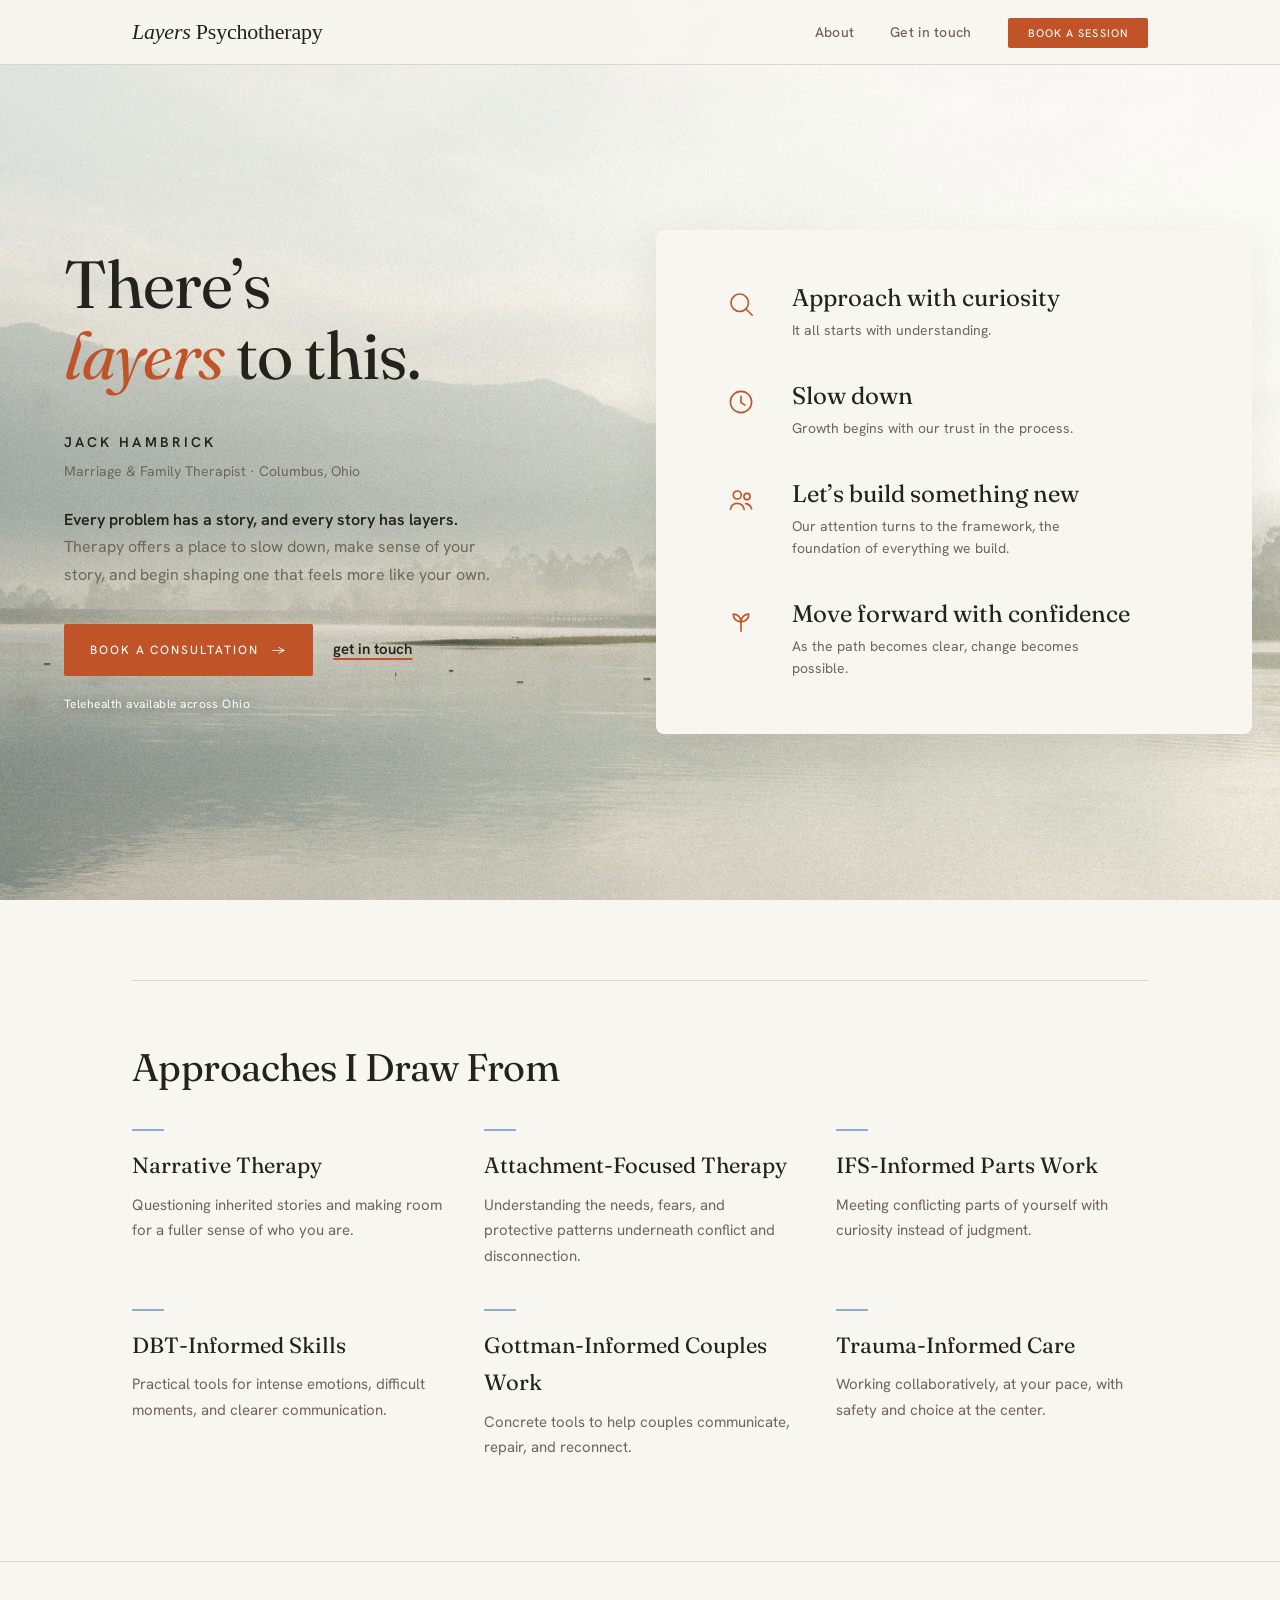
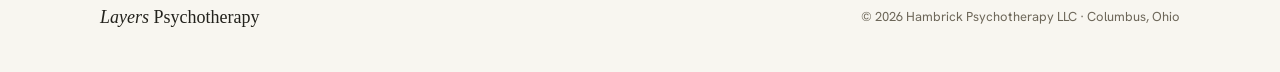
==== index.html @ 23367949 "Hero: vertically center both columns, principles card hugs content, CSS to v13 Co-Authored-By: Claud" ====
<!DOCTYPE html>
<html lang="en">
<head>
  <meta charset="UTF-8" />
  <meta name="viewport" content="width=device-width, initial-scale=1.0" />
  <title>Layers Psychotherapy · Jack Hambrick, LMFT · Columbus, Ohio</title>
  <meta name="description" content="Layers Psychotherapy is the practice of Jack Hambrick, LMFT, a Marriage and Family Therapist in Columbus, Ohio. Telehealth available across Ohio." />
  <script type="application/ld+json">
  {
    "@context": "https://schema.org",
    "@type": "Person",
    "name": "Jack Hambrick",
    "honorificSuffix": "LMFT",
    "jobTitle": "Marriage and Family Therapist",
    "worksFor": { "@type": "Organization", "name": "Layers Psychotherapy (Hambrick Psychotherapy LLC)" },
    "url": "https://layerspsychotherapy.com",
    "address": { "@type": "PostalAddress", "addressLocality": "Columbus", "addressRegion": "OH", "addressCountry": "US" }
  }
  </script>
  <link rel="preconnect" href="https://fonts.googleapis.com" />
  <link rel="preconnect" href="https://fonts.gstatic.com" crossorigin />
  <link href="https://fonts.googleapis.com/css2?family=Fraunces:ital,opsz,wght@0,9..144,400;0,9..144,500;1,9..144,400&family=Hanken+Grotesk:wght@300;400;500;600&display=swap" rel="stylesheet" />
  <link rel="stylesheet" href="shared.css?v=13" />
</head>
<body class="editorial">

<nav>
  <div class="nav-inner">
    <a href="index.html" class="nav-logo"><em>Layers</em> Psychotherapy</a>
    <ul class="nav-links">
      <li><a href="about.html">About</a></li>
      <li><a href="contact.html">Get in touch</a></li>
      <li><a href="https://jack-hambrick.clientsecure.me" class="nav-cta" target="_blank" rel="noopener">Book a session</a></li>
    </ul>
  </div>
</nav>

<main>
  <section class="ehero">
    <div class="ehero-photo">
      <div class="ehero-content">
        <h1 class="ehero-h1">There&rsquo;s<br /><em>layers</em> to this.</h1>
        <p class="ehero-name">Jack Hambrick</p>
        <p class="ehero-role">Marriage &amp; Family Therapist &middot; Columbus, Ohio</p>
        <p class="ehero-body"><strong>Every problem has a story, and every story has layers.</strong> Therapy offers a place to slow down, make sense of your story, and begin shaping one that feels more like your own.</p>
        <div class="ehero-actions">
          <a href="https://jack-hambrick.clientsecure.me" class="ehero-cta" target="_blank" rel="noopener">Book a consultation <span class="ehero-cta-arrow" aria-hidden="true">&rarr;</span></a>
          <a href="contact.html" class="ehero-quiet-link">get in touch</a>
        </div>
        <p class="ehero-note">Telehealth available across Ohio</p>
      </div>
    </div>
    <div class="ehero-principles">
      <div class="principle">
        <svg viewBox="0 0 24 24" aria-hidden="true"><circle cx="11" cy="11" r="7" /><line x1="16.2" y1="16.2" x2="21" y2="21" /></svg>
        <div>
          <h2 class="principle-title">Approach with curiosity</h2>
          <p class="principle-body">It all starts with understanding.</p>
        </div>
      </div>
      <div class="principle">
        <svg viewBox="0 0 24 24" aria-hidden="true"><circle cx="12" cy="12" r="8.5" /><path d="M12 7.5v5l3.2 2" /></svg>
        <div>
          <h2 class="principle-title">Slow down</h2>
          <p class="principle-body">Growth begins with our trust in the process.</p>
        </div>
      </div>
      <div class="principle">
        <svg viewBox="0 0 24 24" aria-hidden="true"><circle cx="9" cy="8" r="3.2" /><path d="M3.5 19.5c.6-3.1 2.9-4.8 5.5-4.8s4.9 1.7 5.5 4.8" /><circle cx="16.8" cy="9.2" r="2.5" /><path d="M15.8 14.9c2.3.3 4 1.8 4.7 4.2" /></svg>
        <div>
          <h2 class="principle-title">Let&rsquo;s build something new</h2>
          <p class="principle-body">Our attention turns to the framework, the foundation of everything we build.</p>
        </div>
      </div>
      <div class="principle">
        <svg viewBox="0 0 24 24" aria-hidden="true"><path d="M12 21v-7.5" /><path d="M12 13.5c0-3.6 2.6-6.2 6.2-6.2 0 3.6-2.6 6.2-6.2 6.2z" /><path d="M12 13.5c0-3.6-2.6-6.2-6.2-6.2 0 3.6 2.6 6.2 6.2 6.2z" /></svg>
        <div>
          <h2 class="principle-title">Move forward with confidence</h2>
          <p class="principle-body">As the path becomes clear, change becomes possible.</p>
        </div>
      </div>
    </div>
  </section>

  <section class="page-inner">
    <div class="about-approach">
      <h2 class="section-title">Approaches I Draw From</h2>
      <div class="approach-grid">
        <div class="approach-item">
          <div class="approach-rule"></div>
          <h3 class="approach-item-title">Narrative Therapy</h3>
          <p class="approach-item-body">Questioning inherited stories and making room for a fuller sense of who you are.</p>
        </div>
        <div class="approach-item">
          <div class="approach-rule"></div>
          <h3 class="approach-item-title">Attachment-Focused Therapy</h3>
          <p class="approach-item-body">Understanding the needs, fears, and protective patterns underneath conflict and disconnection.</p>
        </div>
        <div class="approach-item">
          <div class="approach-rule"></div>
          <h3 class="approach-item-title">IFS-Informed Parts Work</h3>
          <p class="approach-item-body">Meeting conflicting parts of yourself with curiosity instead of judgment.</p>
        </div>
        <div class="approach-item">
          <div class="approach-rule"></div>
          <h3 class="approach-item-title">DBT-Informed Skills</h3>
          <p class="approach-item-body">Practical tools for intense emotions, difficult moments, and clearer communication.</p>
        </div>
        <div class="approach-item">
          <div class="approach-rule"></div>
          <h3 class="approach-item-title">Gottman-Informed Couples Work</h3>
          <p class="approach-item-body">Concrete tools to help couples communicate, repair, and reconnect.</p>
        </div>
        <div class="approach-item">
          <div class="approach-rule"></div>
          <h3 class="approach-item-title">Trauma-Informed Care</h3>
          <p class="approach-item-body">Working collaboratively, at your pace, with safety and choice at the center.</p>
        </div>
      </div>
    </div>
  </section>

</main>

<footer>
  <div class="footer-inner">
    <div class="footer-logo"><em>Layers</em> Psychotherapy</div>
    <p class="footer-note">&copy; 2026 Hambrick Psychotherapy LLC &middot; Columbus, Ohio</p>
  </div>
</footer>

</body>
</html>
---- shared.css ----
/*
  shared.css — Layers Psychotherapy

  This file contains all the styles for the website.
  Every page (index.html, about.html, services.html, contact.html)
  links to this one file, so any style change made here applies
  to the entire site automatically.
*/

*, *::before, *::after { box-sizing: border-box; margin: 0; padding: 0; }

:root {
  --slate-900: #0d1f35;
  --slate-700: #1a3a5c;
  --slate-500: #2d5a8a;
  --slate-300: #7aafd4;
  --slate-100: #c2ddf0;
  --slate-50:  #e8f3fb;
  --blue:      #1e6bb5;
  --blue-bright: #2e8de8;
  --orange:    #e85c1a;
  --orange-light: #ff7a3d;
  --white:     #ffffff;
  --mist:      #f0f7ff;
  --sage:      #7a9b76;
  --sand:      #c9a227;

  --font-display: 'Cormorant Garamond', Georgia, serif;
  --font-body:    'Hanken Grotesk', system-ui, sans-serif;
  --max-w: 1080px;
}

html { scroll-behavior: smooth; }

body {
  font-family: var(--font-body);
  font-size: 16px;
  line-height: 1.7;
  color: var(--slate-700);
  background: linear-gradient(160deg, #e8f3fb 0%, #ffffff 40%, #fff5f0 100%);
  min-height: 100vh;
  -webkit-font-smoothing: antialiased;
}

/* ── NAV ── */
nav {
  position: fixed;
  top: 0; left: 0; right: 0;
  z-index: 100;
  background: rgba(255,255,255,0.92);
  backdrop-filter: blur(8px);
  border-bottom: 1px solid var(--slate-100);
}

.nav-inner {
  max-width: var(--max-w);
  margin: 0 auto;
  padding: 0 32px;
  height: 64px;
  display: flex;
  align-items: center;
  justify-content: space-between;
}

.nav-logo {
  font-family: var(--font-display);
  font-size: 22px;
  font-weight: 500;
  color: var(--slate-900);
  text-decoration: none;
  letter-spacing: -0.01em;
}

.nav-logo em { font-style: italic; color: var(--blue); }

.nav-links {
  display: flex;
  gap: 36px;
  list-style: none;
  align-items: center;
}

.nav-links a {
  font-size: 14px;
  font-weight: 500;
  color: var(--slate-500);
  text-decoration: none;
  letter-spacing: 0.02em;
  transition: color 0.2s;
}

.nav-links a:hover,
.nav-links a.nav-active { color: var(--slate-900); }

.nav-cta {
  background: var(--orange) !important;
  color: var(--white) !important;
  padding: 8px 20px;
  border-radius: 100px;
  font-size: 13px !important;
  transition: background 0.2s !important;
}

.nav-cta:hover { background: var(--orange-light) !important; }
.nav-cta-active { background: var(--orange-light) !important; }

/* ── BUTTONS ── */
.btn-primary {
  display: inline-block;
  background: var(--orange);
  color: var(--white);
  font-family: var(--font-body);
  font-size: 14px;
  font-weight: 500;
  padding: 14px 28px;
  border-radius: 100px;
  text-decoration: none;
  transition: background 0.2s, transform 0.15s;
}

.btn-primary:hover { background: var(--orange-light); transform: translateY(-1px); }

.btn-secondary {
  display: inline-block;
  color: var(--slate-900);
  background: var(--white);
  font-family: var(--font-body);
  font-size: 14px;
  font-weight: 500;
  padding: 14px 28px;
  border-radius: 100px;
  border: 1px solid rgba(13,31,53,0.12);
  box-shadow: 0 2px 12px rgba(13,31,53,0.12);
  text-decoration: none;
  transition: box-shadow 0.2s, transform 0.15s;
}

.btn-secondary:hover { box-shadow: 0 4px 18px rgba(13,31,53,0.2); transform: translateY(-1px); }

.btn-group { display: flex; gap: 12px; flex-wrap: wrap; }

/* ── HERO ── */
.hero {
  padding-top: 64px;
  min-height: 100vh;
  display: flex;
  align-items: center;
  background-color: #2c5cb8;
  background-image: url('sky.jpg');
  background-size: 130% auto;
  background-position: left 30%;
  background-repeat: no-repeat;
  position: relative;
  overflow: hidden;
}

/* Soft scrim so white text stays readable where clouds rise behind it */
.hero::before {
  content: '';
  position: absolute;
  inset: 0;
  background: linear-gradient(105deg, rgba(16,40,100,0.5) 0%, rgba(16,40,100,0.22) 42%, rgba(16,40,100,0) 68%);
  pointer-events: none;
}

.hero-inner { position: relative; z-index: 1; }


.hero-inner {
  max-width: var(--max-w);
  margin: 0 auto;
  padding: 96px 32px;
  display: grid;
  grid-template-columns: 1fr 1fr;
  gap: 80px;
  align-items: center;
}

.hero-headline {
  font-family: var(--font-display);
  font-size: clamp(42px, 5vw, 64px);
  font-weight: 500;
  line-height: 1.1;
  color: var(--white);
  letter-spacing: -0.02em;
  margin-bottom: 16px;
  text-shadow: 0 1px 24px rgba(13,31,53,0.25);
}

.hero-headline em { font-style: italic; color: var(--orange-light); }

.hero-byline {
  font-family: var(--font-display);
  font-size: 22px;
  font-style: italic;
  color: rgba(255,255,255,0.85);
  margin-bottom: 20px;
  text-shadow: 0 1px 16px rgba(13,31,53,0.3);
}

.hero-byline strong {
  font-style: normal;
  font-weight: 600;
  color: var(--white);
}

.hero-byline-role {
  display: block;
  font-family: var(--font-body);
  font-style: normal;
  font-size: 13px;
  font-weight: 500;
  letter-spacing: 0.08em;
  text-transform: uppercase;
  color: rgba(255,255,255,0.75);
  margin-top: 6px;
}

.hero-body {
  font-size: 17px;
  color: rgba(255,255,255,0.88);
  line-height: 1.75;
  margin-bottom: 40px;
  max-width: 460px;
  text-shadow: 0 1px 12px rgba(13,31,53,0.3);
}

.hero-body strong {
  font-weight: 600;
  color: var(--white);
}

.hero-eyebrow {
  font-size: 11px;
  font-weight: 500;
  letter-spacing: 0.12em;
  text-transform: uppercase;
  color: rgba(255,255,255,0.8);
  margin-bottom: 20px;
}

.hero-chips {
  display: flex;
  flex-direction: column;
  gap: 18px;
}

.hero-chips-label {
  font-size: 11px;
  font-weight: 500;
  letter-spacing: 0.12em;
  text-transform: uppercase;
  color: rgba(255,255,255,0.85);
  text-shadow: 0 1px 10px rgba(13,31,53,0.35);
  margin-bottom: 2px;
}

.chip {
  display: flex;
  align-items: flex-start;
  gap: 14px;
  background: rgba(255,255,255,0.62);
  backdrop-filter: blur(16px) saturate(0.9);
  -webkit-backdrop-filter: blur(16px) saturate(0.9);
  border: 1px solid rgba(255,255,255,0.7);
  border-radius: 18px;
  padding: 16px 22px;
  box-shadow: 0 8px 28px rgba(20,40,80,0.12);
}

.chip:nth-of-type(1) { margin-right: 48px; }
.chip:nth-of-type(2) { margin-left: 40px; }
.chip:nth-of-type(3) { margin-right: 16px; margin-left: 8px; }
.chip:nth-of-type(4) { margin-left: 56px; margin-right: 12px; }

@media (prefers-reduced-motion: no-preference) {
  @keyframes chip-float {
    0%, 100% { transform: translateY(0); }
    50%      { transform: translateY(-7px); }
  }
  .chip { animation: chip-float 7s ease-in-out infinite; }
  .chip:nth-of-type(2) { animation-duration: 8.5s; animation-delay: -2.5s; }
  .chip:nth-of-type(3) { animation-duration: 6.5s; animation-delay: -4s; }
  .chip:nth-of-type(4) { animation-duration: 9s;   animation-delay: -1.5s; }
}

.dot {
  width: 8px;
  height: 8px;
  border-radius: 50%;
  margin-top: 7px;
  flex-shrink: 0;
}

.dot.blue { background: var(--blue); }
.dot.sage { background: var(--sage); }
.dot.sand { background: var(--sand); }

.chip-text { font-size: 15px; font-weight: 500; color: var(--slate-900); }
.chip-sub  { font-size: 13px; color: var(--slate-700); margin-top: 2px; }

/* ── PAGE LAYOUT ── */
.page-main {
  padding-top: 64px;
}

.page-inner {
  max-width: var(--max-w);
  margin: 0 auto;
  padding: 80px 32px 100px;
}

.page-header {
  margin-bottom: 64px;
  max-width: 640px;
}

.eyebrow {
  font-size: 11px;
  font-weight: 500;
  letter-spacing: 0.12em;
  text-transform: uppercase;
  color: var(--blue);
  margin-bottom: 12px;
}

.page-title {
  font-family: var(--font-display);
  font-size: clamp(36px, 5vw, 56px);
  font-weight: 500;
  color: var(--slate-900);
  line-height: 1.1;
  letter-spacing: -0.02em;
  margin-bottom: 16px;
}

.page-title em { font-style: italic; color: var(--blue); }

.page-subtitle {
  font-size: 17px;
  color: var(--slate-500);
  line-height: 1.75;
  max-width: 520px;
}

.section-title {
  font-family: var(--font-display);
  font-size: clamp(28px, 3vw, 40px);
  font-weight: 500;
  color: var(--slate-900);
  line-height: 1.15;
  letter-spacing: -0.015em;
  margin-bottom: 40px;
}

.body-lg {
  font-size: 17px;
  color: var(--slate-500);
  line-height: 1.75;
}

.body-lg a { color: var(--blue); text-decoration: none; }
.body-lg a:hover { text-decoration: underline; }

/* ── ABOUT ── */
.about-grid {
  display: grid;
  grid-template-columns: 1fr 1.4fr;
  gap: 80px;
  align-items: start;
  margin-bottom: 80px;
}

.about-img-wrap { position: relative; }

.about-photo {
  display: block;
  width: 100%;
  aspect-ratio: 4/5;
  object-fit: cover;
  object-position: center 22%;
  border-radius: 8px;
}

.about-img-placeholder {
  width: 100%;
  aspect-ratio: 4/5;
  background: linear-gradient(145deg, var(--slate-100) 0%, #c8d6e0 100%);
  border-radius: 8px;
  display: flex;
  align-items: center;
  justify-content: center;
  color: var(--slate-300);
  font-size: 14px;
  letter-spacing: 0.05em;
}

.about-img-accent {
  position: absolute;
  bottom: -20px;
  right: -20px;
  width: 120px;
  height: 120px;
  background: var(--mist);
  border-radius: 8px;
  border: 1px solid var(--slate-100);
  display: flex;
  flex-direction: column;
  align-items: center;
  justify-content: center;
  text-align: center;
  padding: 16px;
}

.about-img-accent-num {
  font-family: var(--font-display);
  font-size: 28px;
  font-weight: 500;
  color: var(--slate-900);
  line-height: 1;
}

.about-img-accent-label {
  font-size: 11px;
  font-weight: 500;
  color: var(--slate-300);
  letter-spacing: 0.05em;
  margin-top: 6px;
}

.pull-quote {
  font-family: var(--font-display);
  font-size: 22px;
  font-style: italic;
  color: var(--slate-500);
  border-left: 2px solid var(--blue);
  padding-left: 20px;
  margin: 28px 0;
  line-height: 1.5;
}

.credential-list {
  list-style: none;
  margin-top: 28px;
  display: flex;
  flex-direction: column;
  gap: 12px;
}

.credential-list li {
  display: flex;
  align-items: center;
  gap: 12px;
  font-size: 15px;
  color: var(--slate-500);
}

.credential-list li::before {
  content: '';
  width: 20px;
  height: 1px;
  background: var(--blue);
  flex-shrink: 0;
}

.about-approach {
  border-top: 1px solid var(--slate-100);
  padding-top: 64px;
}

/* ── APPROACH ── */
.approach-grid {
  display: grid;
  grid-template-columns: repeat(3, 1fr);
  gap: 40px;
}

.approach-num {
  font-family: var(--font-display);
  font-size: 48px;
  font-weight: 400;
  color: var(--blue);
  opacity: 0.4;
  line-height: 1;
  margin-bottom: 12px;
}

.approach-rule {
  width: 32px;
  height: 2px;
  background: var(--blue);
  opacity: 0.5;
  margin-bottom: 16px;
}

.approach-item-title {
  font-family: var(--font-display);
  font-size: 22px;
  font-weight: 500;
  color: var(--slate-900);
  margin-bottom: 8px;
}

.approach-item-body {
  font-size: 15px;
  color: var(--slate-500);
  line-height: 1.7;
}

/* ── SERVICES ── */
.services-grid {
  display: grid;
  grid-template-columns: repeat(3, 1fr);
  gap: 24px;
  margin-bottom: 48px;
}

.service-card {
  background: var(--mist);
  border-radius: 8px;
  padding: 36px 32px;
  border: 1px solid var(--slate-100);
  transition: box-shadow 0.2s, transform 0.2s;
}

.service-card:hover {
  box-shadow: 0 8px 32px rgba(44,66,87,0.1);
  transform: translateY(-2px);
}

.service-icon {
  width: 40px;
  height: 40px;
  border-radius: 6px;
  background: var(--white);
  display: flex;
  align-items: center;
  justify-content: center;
  margin-bottom: 20px;
}

.service-icon svg {
  width: 20px;
  height: 20px;
  stroke: var(--blue);
}

.service-title {
  font-family: var(--font-display);
  font-size: 24px;
  font-weight: 500;
  color: var(--slate-900);
  margin-bottom: 12px;
  letter-spacing: -0.01em;
}

.service-body {
  font-size: 15px;
  color: var(--slate-500);
  line-height: 1.7;
}

.service-tag-list {
  display: flex;
  flex-wrap: wrap;
  gap: 6px;
  margin-top: 20px;
}

.tag {
  font-size: 11px;
  font-weight: 500;
  letter-spacing: 0.06em;
  color: var(--blue);
  background: rgba(91,126,156,0.1);
  padding: 4px 10px;
  border-radius: 100px;
}

.services-footer {
  border-top: 1px solid var(--slate-100);
  padding-top: 40px;
}

/* ── HOW WE WORK (on services page) ── */
.how-we-work {
  background: var(--slate-900);
  border-radius: 12px;
  padding: 60px;
  margin: 60px 0;
}

.how-we-work .section-title { color: var(--white); margin-bottom: 8px; }
.how-we-work .body-lg       { color: var(--slate-300); margin-bottom: 40px; }
.how-we-work .approach-num  { color: var(--blue); opacity: 0.5; }
.how-we-work .approach-item-title { color: var(--white); }
.how-we-work .approach-item-body  { color: var(--slate-300); }

/* ── CONTACT ── */
.contact-grid {
  display: grid;
  grid-template-columns: 1fr 1.5fr;
  gap: 80px;
  align-items: start;
}

.contact-details {
  display: flex;
  flex-direction: column;
  gap: 28px;
}

.contact-label {
  font-size: 11px;
  font-weight: 500;
  letter-spacing: 0.1em;
  text-transform: uppercase;
  color: var(--slate-300);
  margin-bottom: 4px;
}

.contact-value {
  font-size: 16px;
  color: var(--slate-700);
}

.contact-value a { color: var(--blue); text-decoration: none; }
.contact-value a:hover { text-decoration: underline; }

form { display: flex; flex-direction: column; gap: 20px; }

.form-row {
  display: grid;
  grid-template-columns: 1fr 1fr;
  gap: 16px;
}

.form-group { display: flex; flex-direction: column; gap: 6px; }

label {
  font-size: 13px;
  font-weight: 500;
  color: var(--slate-700);
}

input, textarea, select {
  font-family: var(--font-body);
  font-size: 15px;
  color: var(--slate-900);
  background: var(--mist);
  border: 1px solid var(--slate-100);
  border-radius: 4px;
  padding: 12px 14px;
  outline: none;
  transition: border-color 0.2s;
}

input:focus, textarea:focus, select:focus {
  border-color: var(--blue);
  background: var(--white);
}

input::placeholder, textarea::placeholder { color: var(--slate-300); }
textarea { resize: vertical; min-height: 120px; }

.form-note {
  font-size: 12px;
  color: var(--slate-300);
  line-height: 1.5;
}

.btn-submit {
  align-self: flex-start;
  background: var(--slate-900);
  color: var(--white);
  font-family: var(--font-body);
  font-size: 14px;
  font-weight: 500;
  padding: 14px 28px;
  border-radius: 100px;
  border: none;
  cursor: pointer;
  transition: background 0.2s, transform 0.15s;
}

.btn-submit:hover { background: var(--slate-700); transform: translateY(-1px); }

/* ── FOOTER ── */
footer {
  background: var(--mist);
  border-top: 1px solid var(--slate-100);
  padding: 40px 32px;
}

.footer-inner {
  max-width: var(--max-w);
  margin: 0 auto;
  display: flex;
  align-items: center;
  justify-content: space-between;
  flex-wrap: wrap;
  gap: 16px;
}

.footer-logo {
  font-family: var(--font-display);
  font-size: 18px;
  font-weight: 500;
  color: var(--slate-700);
}

.footer-logo em { font-style: italic; color: var(--blue); }

.footer-note { font-size: 13px; color: var(--slate-300); }

/* ══ EDITORIAL HOMEPAGE ══
   Warm, editorial split-screen look (2026-07-20).
   Everything here is scoped to body.editorial, so only pages that
   opt in (currently index.html) pick it up — the rest of the site
   keeps the original blue/orange styling until we roll this out. */

.editorial {
  --paper:      #f8f6f0;
  --paper-deep: #efece3;
  --sage-wash:  #ecefe1;
  --ink:        #23221c;
  --ink-soft:   #6d6759;
  --terracotta:       #c05327;
  --terracotta-deep:  #a84618;
  --hairline:   rgba(35,34,28,0.14);
  --font-editorial: 'Fraunces', Georgia, serif;
  background: var(--paper);
  color: var(--ink);
}

.editorial nav {
  background: rgba(248,246,240,0.92);
  border-bottom: 1px solid var(--hairline);
}

.editorial .nav-logo,
.editorial .nav-logo em { color: var(--ink); }
.editorial .nav-links a { color: var(--ink-soft); }
.editorial .nav-links a:hover { color: var(--ink); }

.editorial .nav-cta {
  background: var(--terracotta) !important;
  color: var(--paper) !important;
  border-radius: 2px;
  letter-spacing: 0.1em;
  text-transform: uppercase;
  font-size: 11px !important;
}

.editorial .nav-cta:hover { background: var(--terracotta-deep) !important; }

/* ── Split hero ── */
.ehero {
  display: grid;
  grid-template-columns: 1.05fr 1fr;
  align-items: center;
  min-height: 100vh;
  padding-top: 64px;
  position: relative;
  /* Misty mountain lake at dawn (Unsplash photo 1759304863516, Unsplash
     License, free commercial use), saved locally as hero-lake.jpg. The cream
     veil up top keeps the ink type readable; the bottom gradient is the
     fallback while loading. */
  background:
    linear-gradient(180deg,
      rgba(248,246,240,0.55) 0%,
      rgba(248,246,240,0.12) 45%,
      rgba(248,246,240,0) 100%),
    url('hero-lake.jpg'),
    linear-gradient(180deg, #dde6ec 0%, #e8e3d6 48%, #f0d8b6 78%, #ecc49c 100%);
  background-size: cover;
  background-position: center;
}

.ehero-photo {
  position: relative;
}

.ehero-content {
  position: relative;
  z-index: 3;
  padding: clamp(56px, 8vh, 110px) clamp(32px, 5vw, 72px);
  max-width: 620px;
}

.ehero-h1 {
  font-family: var(--font-editorial);
  font-size: clamp(46px, 5.2vw, 74px);
  font-weight: 400;
  line-height: 1.06;
  letter-spacing: -0.015em;
  color: var(--ink);
  margin-bottom: 40px;
}

.ehero-h1 em {
  font-style: italic;
  font-weight: 400;
  color: var(--terracotta);
}

.ehero-name {
  font-size: 14px;
  font-weight: 600;
  letter-spacing: 0.22em;
  text-transform: uppercase;
  color: var(--ink);
  margin-bottom: 6px;
}

.ehero-role {
  font-size: 14px;
  color: var(--ink-soft);
  margin-bottom: 22px;
}

.ehero-body {
  font-size: 16px;
  line-height: 1.7;
  color: var(--ink-soft);
  max-width: 430px;
  margin-bottom: 36px;
}

.ehero-body strong {
  font-weight: 600;
  color: var(--ink);
}

.ehero-actions {
  display: flex;
  align-items: center;
  gap: 20px;
  flex-wrap: wrap;
}

.ehero-cta {
  display: inline-flex;
  align-items: center;
  gap: 14px;
  background: var(--terracotta);
  color: var(--paper);
  font-size: 12px;
  font-weight: 500;
  letter-spacing: 0.16em;
  text-transform: uppercase;
  padding: 16px 26px;
  border-radius: 2px;
  text-decoration: none;
  transition: background 0.2s;
}

.ehero-cta:hover { background: var(--terracotta-deep); }

.ehero-cta-arrow {
  display: inline-block;
  transition: transform 0.2s;
}

.ehero-cta:hover .ehero-cta-arrow { transform: translateX(4px); }

.ehero-quiet-link {
  font-size: 15px;
  font-weight: 600;
  color: var(--ink);
  text-decoration: underline;
  text-underline-offset: 4px;
  text-decoration-color: var(--terracotta);
  text-decoration-thickness: 1.5px;
}

.ehero-quiet-link:hover { color: var(--terracotta); }

.ehero-note {
  font-size: 12px;
  letter-spacing: 0.04em;
  color: #ffffff;
  text-shadow: 0 1px 8px rgba(35,34,28,0.35);
  margin-top: 18px;
}

/* ── Principles panel ── */
.ehero-principles {
  background: var(--paper);
  margin: 28px 28px 28px 0;
  border-radius: 8px;
  box-shadow: 0 12px 44px rgba(35,34,28,0.08);
  padding: clamp(44px, 6vh, 72px) clamp(36px, 5.5vw, 96px);
  display: flex;
  flex-direction: column;
  justify-content: center;
  gap: clamp(32px, 4.5vh, 44px);
}

.principle {
  display: grid;
  grid-template-columns: 46px 1fr;
  gap: 20px;
  align-items: start;
}

.principle svg {
  width: 30px;
  height: 30px;
  fill: none;
  stroke: var(--terracotta);
  stroke-width: 1.3;
  stroke-linecap: round;
  stroke-linejoin: round;
  margin-top: 5px;
}

.principle-title {
  font-family: var(--font-editorial);
  font-size: 24px;
  font-weight: 400;
  color: var(--ink);
  line-height: 1.2;
}

.principle-body {
  font-size: 14px;
  color: var(--ink-soft);
  line-height: 1.6;
  margin-top: 6px;
  max-width: 320px;
}

/* ── Editorial interior pages (About, Contact) ── */
.editorial .page-title,
.editorial .section-title,
.editorial .approach-item-title,
.editorial .service-title {
  font-family: var(--font-editorial);
  color: var(--ink);
  font-weight: 400;
}

/* PT Serif for interior page titles. Third font for this rule: Fraunces and
   Lora both drop the capital J below the baseline (vetoed twice on the About
   title), and the Hanken Grotesk sans was vetoed too. PT Serif's J sits on
   the line. */
.editorial .page-title { font-family: 'PT Serif', serif; }

.editorial .page-title em { color: var(--terracotta); }

.editorial .eyebrow { color: var(--terracotta); }

.editorial .page-subtitle,
.editorial .body-lg,
.editorial .approach-item-body,
.editorial .service-body { color: var(--ink-soft); }

.editorial .body-lg a,
.editorial .page-subtitle a { color: var(--terracotta); }

.editorial .pull-quote {
  font-family: var(--font-editorial);
  color: var(--ink-soft);
  border-left-color: var(--terracotta);
}

.editorial .approach-num {
  font-family: var(--font-editorial);
  color: var(--terracotta);
  opacity: 0.55;
}

.editorial .credential-list li { color: var(--ink-soft); }
.editorial .credential-list li::before { background: var(--terracotta); }

.editorial .about-img-placeholder {
  background: linear-gradient(145deg, var(--paper-deep) 0%, #ded8c6 100%);
  color: var(--ink-soft);
}

.editorial .about-img-accent {
  background: var(--paper);
  border-color: var(--hairline);
}

.editorial .about-img-accent-num {
  font-family: var(--font-editorial);
  color: var(--ink);
}

.editorial .about-img-accent-label { color: var(--ink-soft); }

.editorial .about-approach { border-top-color: var(--hairline); }

.editorial .btn-primary {
  background: var(--terracotta);
  border-radius: 2px;
  font-size: 12px;
  font-weight: 500;
  letter-spacing: 0.14em;
  text-transform: uppercase;
}

.editorial .btn-primary:hover { background: var(--terracotta-deep); }

.editorial .contact-label { color: var(--ink-soft); }
.editorial .contact-value { color: var(--ink); }
.editorial .contact-value a { color: var(--terracotta); }

.editorial label { color: var(--ink); }

.editorial input,
.editorial textarea,
.editorial select {
  background: #ffffff;
  border-color: var(--hairline);
  color: var(--ink);
  border-radius: 2px;
}

.editorial input:focus,
.editorial textarea:focus,
.editorial select:focus { border-color: var(--terracotta); }

.editorial input::placeholder,
.editorial textarea::placeholder { color: #a8a294; }

.editorial .form-note { color: var(--ink-soft); }

.editorial .btn-submit {
  background: var(--ink);
  border-radius: 2px;
  font-size: 12px;
  letter-spacing: 0.14em;
  text-transform: uppercase;
}

.editorial .btn-submit:hover { background: #3d3b32; }

/* ── Editorial footer ── */
.editorial footer {
  background: var(--paper);
  border-top: 1px solid var(--hairline);
}

.editorial .footer-logo,
.editorial .footer-logo em { color: var(--ink); }
.editorial .footer-note { color: var(--ink-soft); }

@media (max-width: 900px) {
  .ehero { grid-template-columns: 1fr; }
  .ehero-photo { min-height: 62vh; }
  .ehero-content { padding: 56px 24px; }
  .ehero-principles { margin: 0 16px 24px; padding: 48px 28px 56px; }
}

/* ── RESPONSIVE ── */
@media (max-width: 820px) {
  .hero-inner, .about-grid, .contact-grid {
    grid-template-columns: 1fr;
    gap: 48px;
  }

  .hero { min-height: auto; background-size: cover; background-position: center bottom; }
  .hero-inner { padding: 72px 24px 64px; }
  .services-grid, .approach-grid { grid-template-columns: 1fr; }
  .form-row { grid-template-columns: 1fr; }
  .nav-links li:not(:last-child) { display: none; }
  .nav-inner { padding: 0 20px; }
  .nav-logo { font-size: 18px; }
  .nav-cta { padding: 7px 16px; font-size: 12px !important; }
  .page-inner { padding: 60px 24px 80px; }
  .how-we-work { padding: 40px 28px; }
}
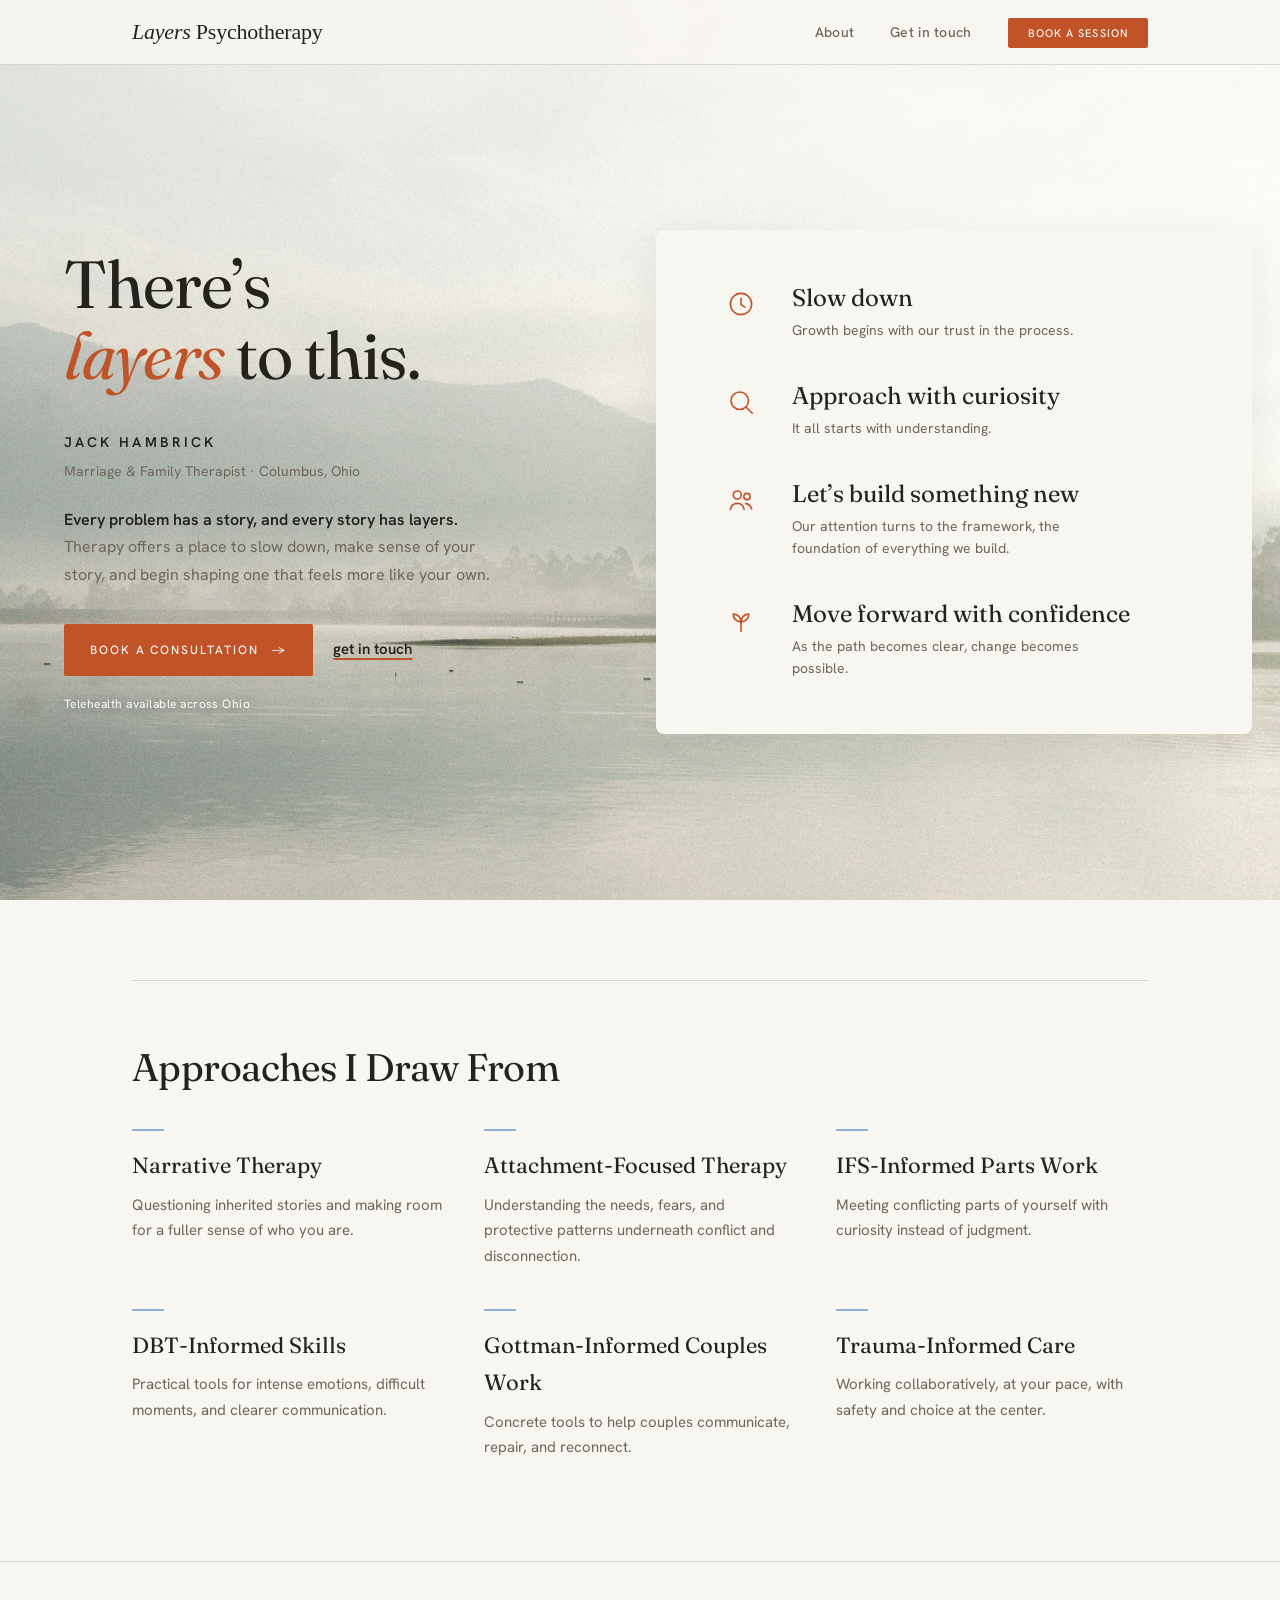
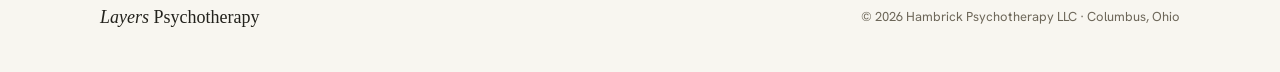
==== commit ce32cd41: "Home: move Slow down principle to top of hero list Co-Authored-By: Claude Fable 5 <noreply@anthropic" ====
--- a/index.html
+++ b/index.html
@@ -52,17 +52,17 @@
     </div>
     <div class="ehero-principles">
       <div class="principle">
+        <svg viewBox="0 0 24 24" aria-hidden="true"><circle cx="12" cy="12" r="8.5" /><path d="M12 7.5v5l3.2 2" /></svg>
+        <div>
+          <h2 class="principle-title">Slow down</h2>
+          <p class="principle-body">Growth begins with our trust in the process.</p>
+        </div>
+      </div>
+      <div class="principle">
         <svg viewBox="0 0 24 24" aria-hidden="true"><circle cx="11" cy="11" r="7" /><line x1="16.2" y1="16.2" x2="21" y2="21" /></svg>
         <div>
           <h2 class="principle-title">Approach with curiosity</h2>
           <p class="principle-body">It all starts with understanding.</p>
-        </div>
-      </div>
-      <div class="principle">
-        <svg viewBox="0 0 24 24" aria-hidden="true"><circle cx="12" cy="12" r="8.5" /><path d="M12 7.5v5l3.2 2" /></svg>
-        <div>
-          <h2 class="principle-title">Slow down</h2>
-          <p class="principle-body">Growth begins with our trust in the process.</p>
         </div>
       </div>
       <div class="principle">
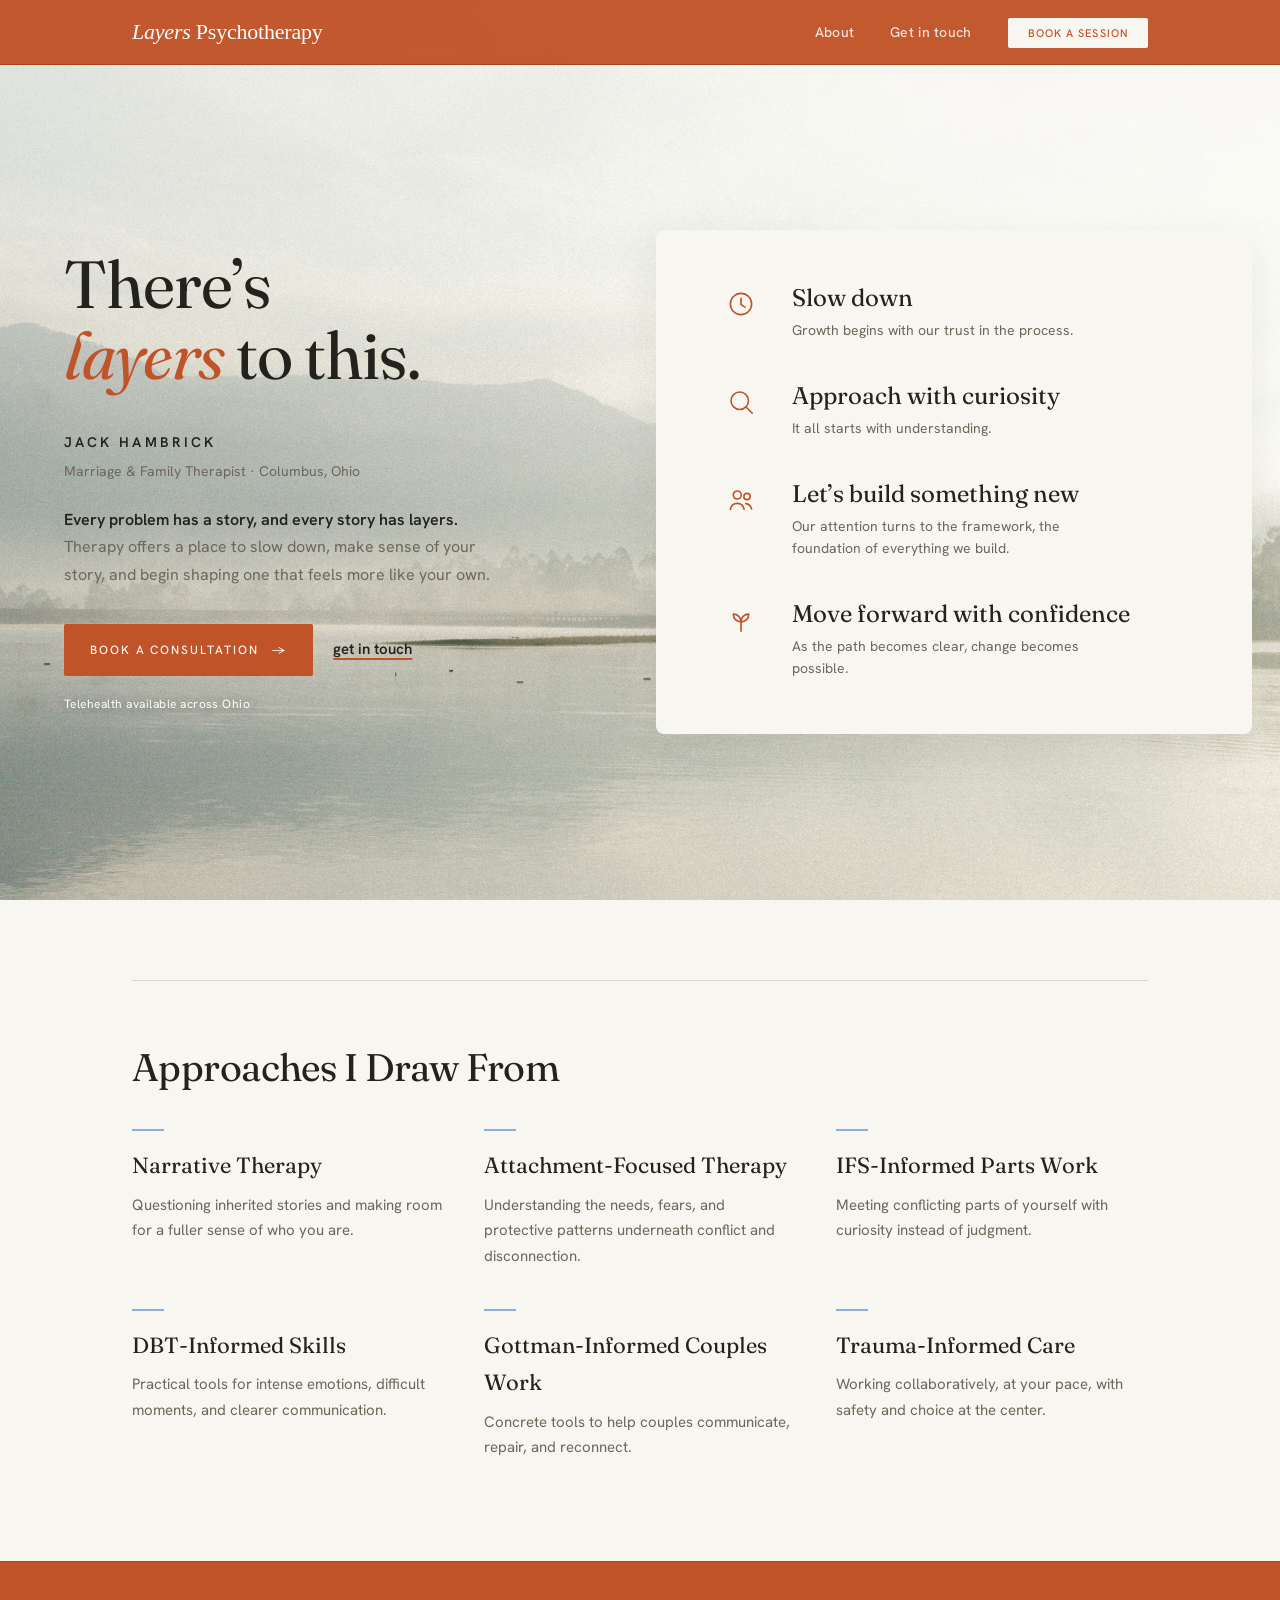
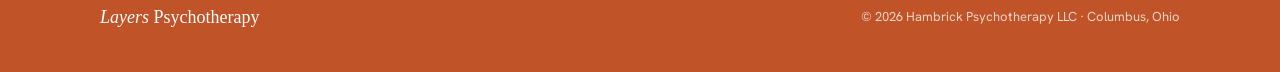
==== commit b18d5e56: "Site-wide: terracotta orange header and footer, white text, CSS to v15 Co-Authored-By: Claude Fable " ====
--- a/index.html
+++ b/index.html
@@ -20,7 +20,7 @@
   <link rel="preconnect" href="https://fonts.googleapis.com" />
   <link rel="preconnect" href="https://fonts.gstatic.com" crossorigin />
   <link href="https://fonts.googleapis.com/css2?family=Fraunces:ital,opsz,wght@0,9..144,400;0,9..144,500;1,9..144,400&family=Hanken+Grotesk:wght@300;400;500;600&display=swap" rel="stylesheet" />
-  <link rel="stylesheet" href="shared.css?v=13" />
+  <link rel="stylesheet" href="shared.css?v=15" />
 </head>
 <body class="editorial">
 
--- a/shared.css
+++ b/shared.css
@@ -20,6 +20,10 @@
   --blue-bright: #2e8de8;
   --orange:    #e85c1a;
   --orange-light: #ff7a3d;
+  --paper:      #f8f6f0;
+  --paper-deep: #efece3;
+  --terracotta:       #c05327;
+  --terracotta-deep:  #a84618;
   --white:     #ffffff;
   --mist:      #f0f7ff;
   --sage:      #7a9b76;
@@ -47,9 +51,9 @@
   position: fixed;
   top: 0; left: 0; right: 0;
   z-index: 100;
-  background: rgba(255,255,255,0.92);
+  background: rgba(192,83,39,0.96);
   backdrop-filter: blur(8px);
-  border-bottom: 1px solid var(--slate-100);
+  border-bottom: 1px solid var(--terracotta-deep);
 }
 
 .nav-inner {
@@ -66,12 +70,12 @@
   font-family: var(--font-display);
   font-size: 22px;
   font-weight: 500;
-  color: var(--slate-900);
+  color: var(--white);
   text-decoration: none;
   letter-spacing: -0.01em;
 }
 
-.nav-logo em { font-style: italic; color: var(--blue); }
+.nav-logo em { font-style: italic; color: rgba(255,255,255,0.85); }
 
 .nav-links {
   display: flex;
@@ -83,26 +87,27 @@
 .nav-links a {
   font-size: 14px;
   font-weight: 500;
-  color: var(--slate-500);
+  color: rgba(255,255,255,0.82);
   text-decoration: none;
   letter-spacing: 0.02em;
   transition: color 0.2s;
 }
 
 .nav-links a:hover,
-.nav-links a.nav-active { color: var(--slate-900); }
+.nav-links a.nav-active { color: var(--white); }
 
 .nav-cta {
-  background: var(--orange) !important;
-  color: var(--white) !important;
+  background: var(--white) !important;
+  color: var(--terracotta) !important;
   padding: 8px 20px;
   border-radius: 100px;
   font-size: 13px !important;
+  white-space: nowrap;
   transition: background 0.2s !important;
 }
 
-.nav-cta:hover { background: var(--orange-light) !important; }
-.nav-cta-active { background: var(--orange-light) !important; }
+.nav-cta:hover { background: var(--paper) !important; }
+.nav-cta-active { background: var(--paper) !important; }
 
 /* ── BUTTONS ── */
 .btn-primary {
@@ -687,8 +692,8 @@
 
 /* ── FOOTER ── */
 footer {
-  background: var(--mist);
-  border-top: 1px solid var(--slate-100);
+  background: var(--terracotta);
+  border-top: 1px solid var(--terracotta-deep);
   padding: 40px 32px;
 }
 
@@ -706,12 +711,12 @@
   font-family: var(--font-display);
   font-size: 18px;
   font-weight: 500;
-  color: var(--slate-700);
-}
-
-.footer-logo em { font-style: italic; color: var(--blue); }
-
-.footer-note { font-size: 13px; color: var(--slate-300); }
+  color: var(--white);
+}
+
+.footer-logo em { font-style: italic; color: rgba(255,255,255,0.85); }
+
+.footer-note { font-size: 13px; color: rgba(255,255,255,0.75); }
 
 /* ══ EDITORIAL HOMEPAGE ══
    Warm, editorial split-screen look (2026-07-20).
@@ -734,25 +739,25 @@
 }
 
 .editorial nav {
-  background: rgba(248,246,240,0.92);
-  border-bottom: 1px solid var(--hairline);
+  background: rgba(192,83,39,0.96);
+  border-bottom: 1px solid var(--terracotta-deep);
 }
 
 .editorial .nav-logo,
-.editorial .nav-logo em { color: var(--ink); }
-.editorial .nav-links a { color: var(--ink-soft); }
-.editorial .nav-links a:hover { color: var(--ink); }
+.editorial .nav-logo em { color: var(--white); }
+.editorial .nav-links a { color: rgba(255,255,255,0.82); }
+.editorial .nav-links a:hover { color: var(--white); }
 
 .editorial .nav-cta {
-  background: var(--terracotta) !important;
-  color: var(--paper) !important;
+  background: var(--paper) !important;
+  color: var(--terracotta) !important;
   border-radius: 2px;
   letter-spacing: 0.1em;
   text-transform: uppercase;
   font-size: 11px !important;
 }
 
-.editorial .nav-cta:hover { background: var(--terracotta-deep) !important; }
+.editorial .nav-cta:hover { background: var(--paper-deep) !important; }
 
 /* ── Split hero ── */
 .ehero {
@@ -1040,13 +1045,13 @@
 
 /* ── Editorial footer ── */
 .editorial footer {
-  background: var(--paper);
-  border-top: 1px solid var(--hairline);
+  background: var(--terracotta);
+  border-top: 1px solid var(--terracotta-deep);
 }
 
 .editorial .footer-logo,
-.editorial .footer-logo em { color: var(--ink); }
-.editorial .footer-note { color: var(--ink-soft); }
+.editorial .footer-logo em { color: var(--white); }
+.editorial .footer-note { color: rgba(255,255,255,0.75); }
 
 @media (max-width: 900px) {
   .ehero { grid-template-columns: 1fr; }
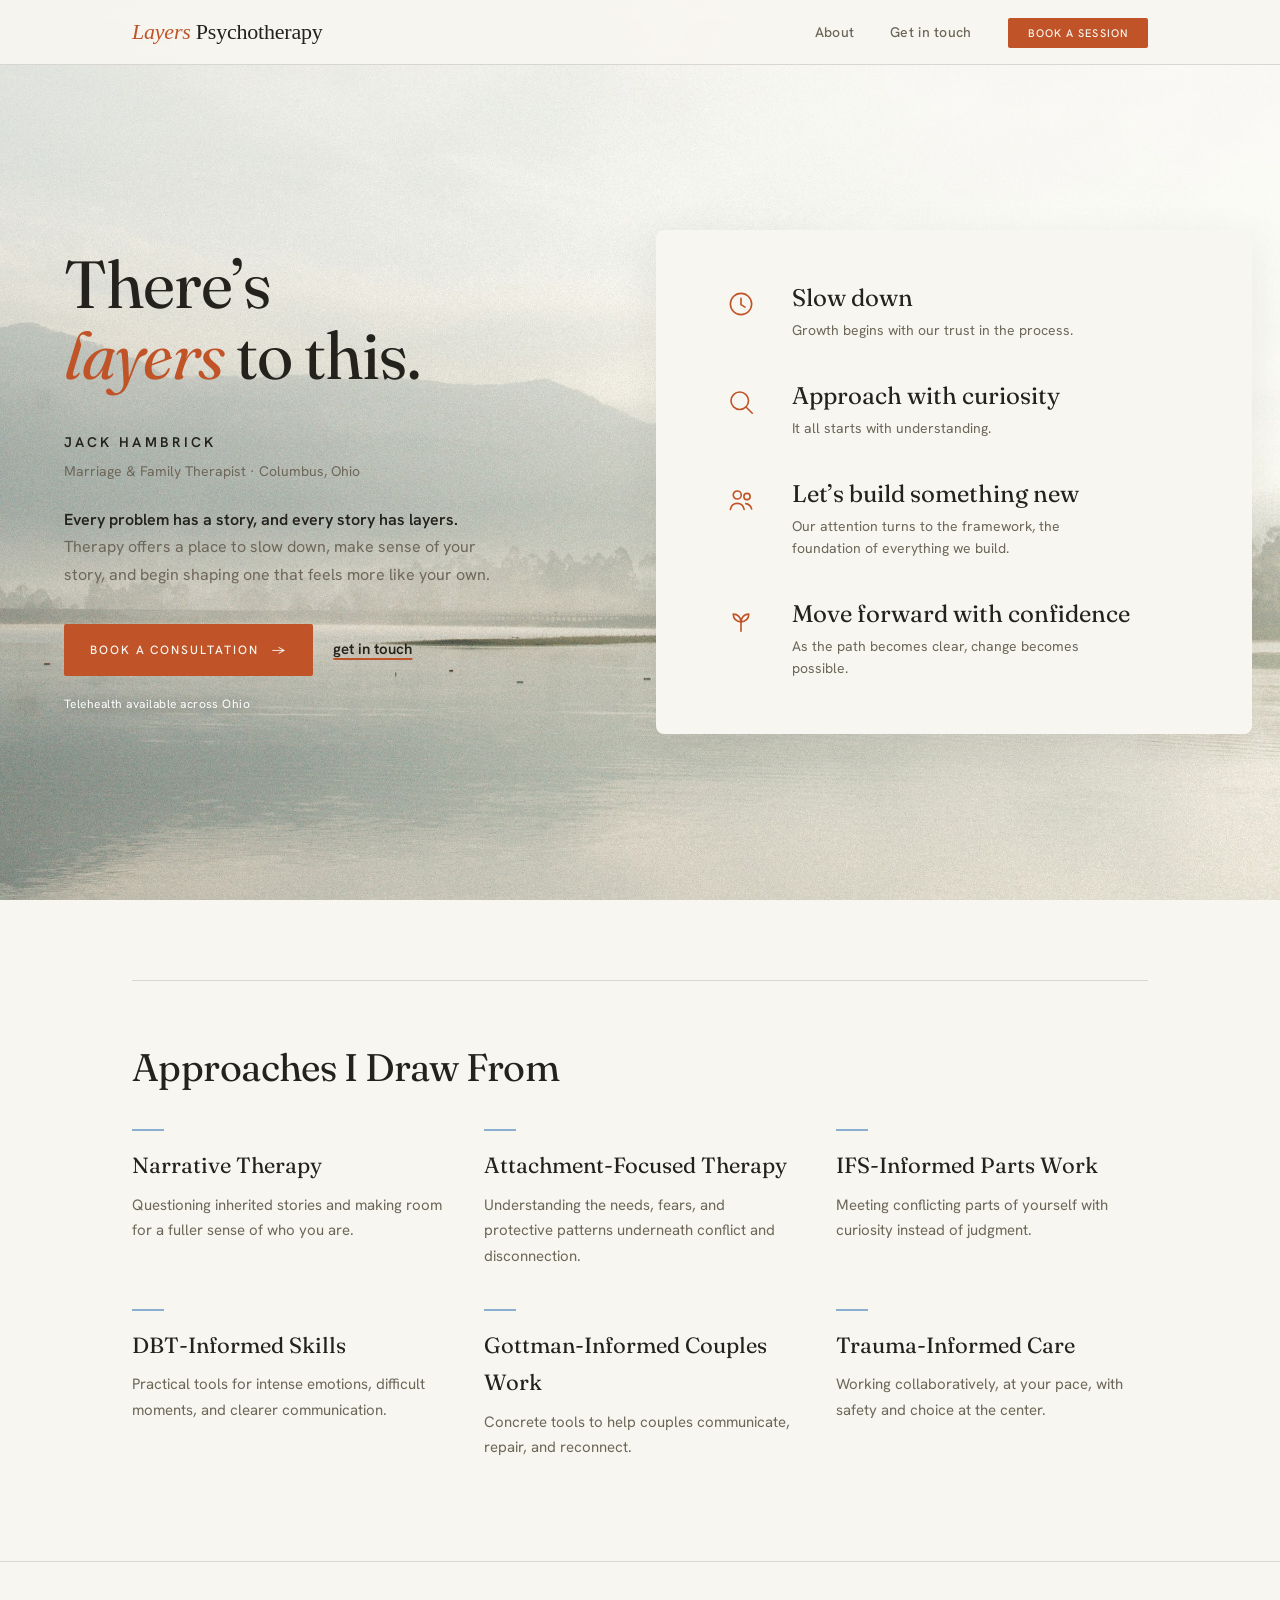
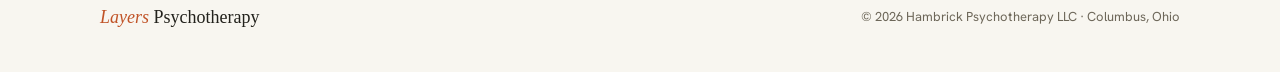
==== commit 8d9ccf59: "Revert orange header/footer bars; color only the word Layers orange in logo, CSS to v16 Co-Authored-" ====
--- a/index.html
+++ b/index.html
@@ -20,7 +20,7 @@
   <link rel="preconnect" href="https://fonts.googleapis.com" />
   <link rel="preconnect" href="https://fonts.gstatic.com" crossorigin />
   <link href="https://fonts.googleapis.com/css2?family=Fraunces:ital,opsz,wght@0,9..144,400;0,9..144,500;1,9..144,400&family=Hanken+Grotesk:wght@300;400;500;600&display=swap" rel="stylesheet" />
-  <link rel="stylesheet" href="shared.css?v=15" />
+  <link rel="stylesheet" href="shared.css?v=16" />
 </head>
 <body class="editorial">
 
--- a/shared.css
+++ b/shared.css
@@ -51,9 +51,9 @@
   position: fixed;
   top: 0; left: 0; right: 0;
   z-index: 100;
-  background: rgba(192,83,39,0.96);
+  background: rgba(255,255,255,0.92);
   backdrop-filter: blur(8px);
-  border-bottom: 1px solid var(--terracotta-deep);
+  border-bottom: 1px solid var(--slate-100);
 }
 
 .nav-inner {
@@ -70,12 +70,12 @@
   font-family: var(--font-display);
   font-size: 22px;
   font-weight: 500;
-  color: var(--white);
+  color: var(--slate-900);
   text-decoration: none;
   letter-spacing: -0.01em;
 }
 
-.nav-logo em { font-style: italic; color: rgba(255,255,255,0.85); }
+.nav-logo em { font-style: italic; color: var(--orange); }
 
 .nav-links {
   display: flex;
@@ -87,18 +87,18 @@
 .nav-links a {
   font-size: 14px;
   font-weight: 500;
-  color: rgba(255,255,255,0.82);
+  color: var(--slate-500);
   text-decoration: none;
   letter-spacing: 0.02em;
   transition: color 0.2s;
 }
 
 .nav-links a:hover,
-.nav-links a.nav-active { color: var(--white); }
+.nav-links a.nav-active { color: var(--slate-900); }
 
 .nav-cta {
-  background: var(--white) !important;
-  color: var(--terracotta) !important;
+  background: var(--orange) !important;
+  color: var(--white) !important;
   padding: 8px 20px;
   border-radius: 100px;
   font-size: 13px !important;
@@ -106,8 +106,8 @@
   transition: background 0.2s !important;
 }
 
-.nav-cta:hover { background: var(--paper) !important; }
-.nav-cta-active { background: var(--paper) !important; }
+.nav-cta:hover { background: var(--orange-light) !important; }
+.nav-cta-active { background: var(--orange-light) !important; }
 
 /* ── BUTTONS ── */
 .btn-primary {
@@ -692,8 +692,8 @@
 
 /* ── FOOTER ── */
 footer {
-  background: var(--terracotta);
-  border-top: 1px solid var(--terracotta-deep);
+  background: var(--mist);
+  border-top: 1px solid var(--slate-100);
   padding: 40px 32px;
 }
 
@@ -711,12 +711,12 @@
   font-family: var(--font-display);
   font-size: 18px;
   font-weight: 500;
-  color: var(--white);
-}
-
-.footer-logo em { font-style: italic; color: rgba(255,255,255,0.85); }
-
-.footer-note { font-size: 13px; color: rgba(255,255,255,0.75); }
+  color: var(--slate-700);
+}
+
+.footer-logo em { font-style: italic; color: var(--orange); }
+
+.footer-note { font-size: 13px; color: var(--slate-300); }
 
 /* ══ EDITORIAL HOMEPAGE ══
    Warm, editorial split-screen look (2026-07-20).
@@ -739,25 +739,25 @@
 }
 
 .editorial nav {
-  background: rgba(192,83,39,0.96);
-  border-bottom: 1px solid var(--terracotta-deep);
-}
-
-.editorial .nav-logo,
-.editorial .nav-logo em { color: var(--white); }
-.editorial .nav-links a { color: rgba(255,255,255,0.82); }
-.editorial .nav-links a:hover { color: var(--white); }
+  background: rgba(248,246,240,0.92);
+  border-bottom: 1px solid var(--hairline);
+}
+
+.editorial .nav-logo { color: var(--ink); }
+.editorial .nav-logo em { color: var(--terracotta); }
+.editorial .nav-links a { color: var(--ink-soft); }
+.editorial .nav-links a:hover { color: var(--ink); }
 
 .editorial .nav-cta {
-  background: var(--paper) !important;
-  color: var(--terracotta) !important;
+  background: var(--terracotta) !important;
+  color: var(--paper) !important;
   border-radius: 2px;
   letter-spacing: 0.1em;
   text-transform: uppercase;
   font-size: 11px !important;
 }
 
-.editorial .nav-cta:hover { background: var(--paper-deep) !important; }
+.editorial .nav-cta:hover { background: var(--terracotta-deep) !important; }
 
 /* ── Split hero ── */
 .ehero {
@@ -1045,13 +1045,13 @@
 
 /* ── Editorial footer ── */
 .editorial footer {
-  background: var(--terracotta);
-  border-top: 1px solid var(--terracotta-deep);
-}
-
-.editorial .footer-logo,
-.editorial .footer-logo em { color: var(--white); }
-.editorial .footer-note { color: rgba(255,255,255,0.75); }
+  background: var(--paper);
+  border-top: 1px solid var(--hairline);
+}
+
+.editorial .footer-logo { color: var(--ink); }
+.editorial .footer-logo em { color: var(--terracotta); }
+.editorial .footer-note { color: var(--ink-soft); }
 
 @media (max-width: 900px) {
   .ehero { grid-template-columns: 1fr; }
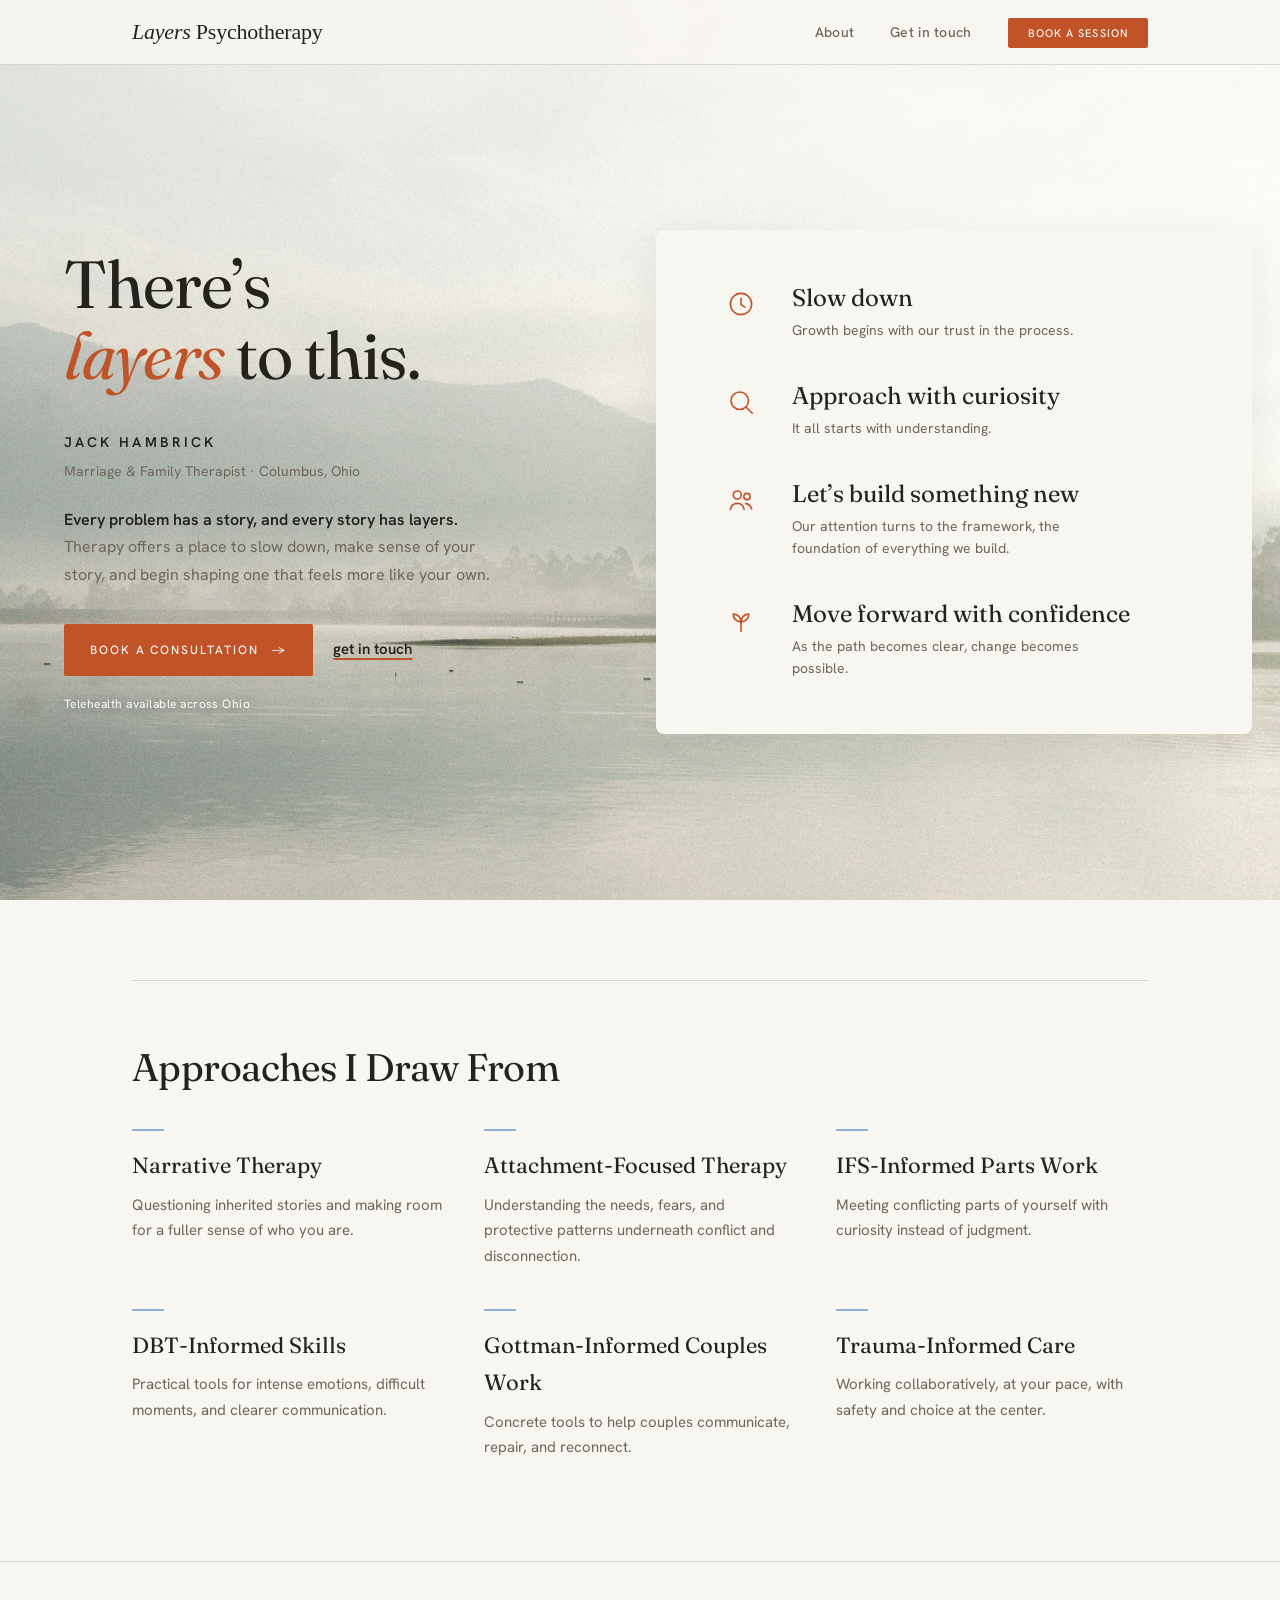
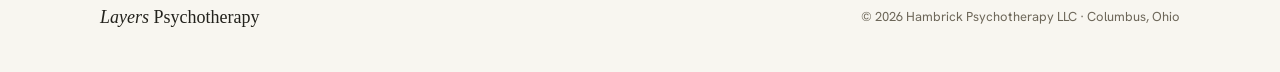
==== commit f30ca00c: "Logo: Layers back to black, bottom half turns orange on hover, CSS to v17 Co-Authored-By: Claude Fab" ====
--- a/index.html
+++ b/index.html
@@ -20,7 +20,7 @@
   <link rel="preconnect" href="https://fonts.googleapis.com" />
   <link rel="preconnect" href="https://fonts.gstatic.com" crossorigin />
   <link href="https://fonts.googleapis.com/css2?family=Fraunces:ital,opsz,wght@0,9..144,400;0,9..144,500;1,9..144,400&family=Hanken+Grotesk:wght@300;400;500;600&display=swap" rel="stylesheet" />
-  <link rel="stylesheet" href="shared.css?v=16" />
+  <link rel="stylesheet" href="shared.css?v=17" />
 </head>
 <body class="editorial">
 
--- a/shared.css
+++ b/shared.css
@@ -75,7 +75,15 @@
   letter-spacing: -0.01em;
 }
 
-.nav-logo em { font-style: italic; color: var(--orange); }
+.nav-logo em { font-style: italic; color: var(--slate-900); }
+
+.nav-logo em:hover {
+  background: linear-gradient(to bottom, var(--slate-900) 50%, var(--orange) 50%);
+  -webkit-background-clip: text;
+  background-clip: text;
+  -webkit-text-fill-color: transparent;
+  color: transparent;
+}
 
 .nav-links {
   display: flex;
@@ -714,7 +722,15 @@
   color: var(--slate-700);
 }
 
-.footer-logo em { font-style: italic; color: var(--orange); }
+.footer-logo em { font-style: italic; color: var(--slate-700); }
+
+.footer-logo em:hover {
+  background: linear-gradient(to bottom, var(--slate-700) 50%, var(--orange) 50%);
+  -webkit-background-clip: text;
+  background-clip: text;
+  -webkit-text-fill-color: transparent;
+  color: transparent;
+}
 
 .footer-note { font-size: 13px; color: var(--slate-300); }
 
@@ -744,7 +760,15 @@
 }
 
 .editorial .nav-logo { color: var(--ink); }
-.editorial .nav-logo em { color: var(--terracotta); }
+.editorial .nav-logo em { color: var(--ink); }
+
+.editorial .nav-logo em:hover {
+  background: linear-gradient(to bottom, var(--ink) 50%, var(--terracotta) 50%);
+  -webkit-background-clip: text;
+  background-clip: text;
+  -webkit-text-fill-color: transparent;
+  color: transparent;
+}
 .editorial .nav-links a { color: var(--ink-soft); }
 .editorial .nav-links a:hover { color: var(--ink); }
 
@@ -1050,7 +1074,15 @@
 }
 
 .editorial .footer-logo { color: var(--ink); }
-.editorial .footer-logo em { color: var(--terracotta); }
+.editorial .footer-logo em { color: var(--ink); }
+
+.editorial .footer-logo em:hover {
+  background: linear-gradient(to bottom, var(--ink) 50%, var(--terracotta) 50%);
+  -webkit-background-clip: text;
+  background-clip: text;
+  -webkit-text-fill-color: transparent;
+  color: transparent;
+}
 .editorial .footer-note { color: var(--ink-soft); }
 
 @media (max-width: 900px) {
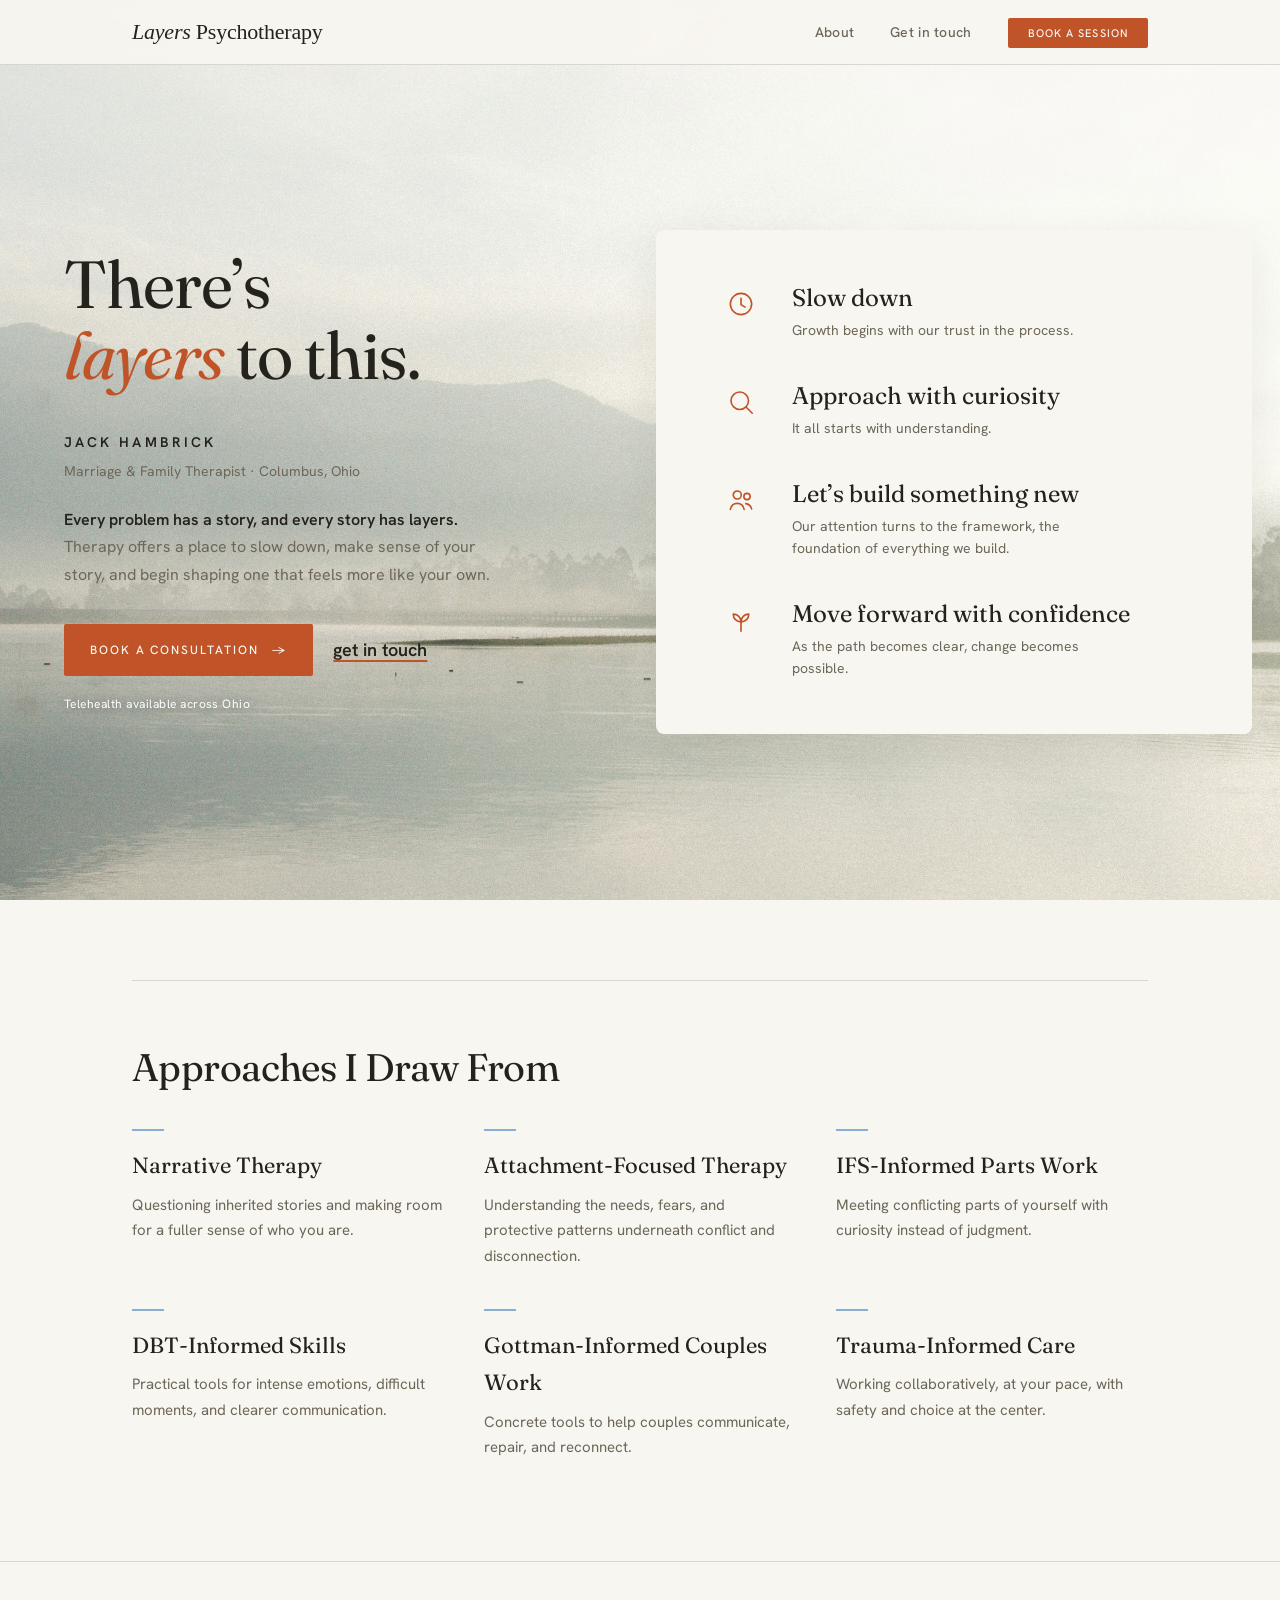
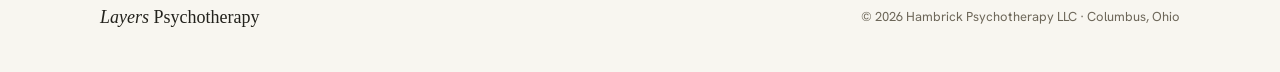
==== commit 9c817399: "Hero: get in touch link up to 18px with split-color hover, CSS to v18 Co-Authored-By: Claude Fable 5" ====
--- a/index.html
+++ b/index.html
@@ -20,7 +20,7 @@
   <link rel="preconnect" href="https://fonts.googleapis.com" />
   <link rel="preconnect" href="https://fonts.gstatic.com" crossorigin />
   <link href="https://fonts.googleapis.com/css2?family=Fraunces:ital,opsz,wght@0,9..144,400;0,9..144,500;1,9..144,400&family=Hanken+Grotesk:wght@300;400;500;600&display=swap" rel="stylesheet" />
-  <link rel="stylesheet" href="shared.css?v=17" />
+  <link rel="stylesheet" href="shared.css?v=18" />
 </head>
 <body class="editorial">
 
--- a/shared.css
+++ b/shared.css
@@ -894,7 +894,7 @@
 .ehero-cta:hover .ehero-cta-arrow { transform: translateX(4px); }
 
 .ehero-quiet-link {
-  font-size: 15px;
+  font-size: 18px;
   font-weight: 600;
   color: var(--ink);
   text-decoration: underline;
@@ -903,7 +903,13 @@
   text-decoration-thickness: 1.5px;
 }
 
-.ehero-quiet-link:hover { color: var(--terracotta); }
+.ehero-quiet-link:hover {
+  background: linear-gradient(to bottom, var(--ink) 50%, var(--terracotta) 50%);
+  -webkit-background-clip: text;
+  background-clip: text;
+  -webkit-text-fill-color: transparent;
+  color: transparent;
+}
 
 .ehero-note {
   font-size: 12px;
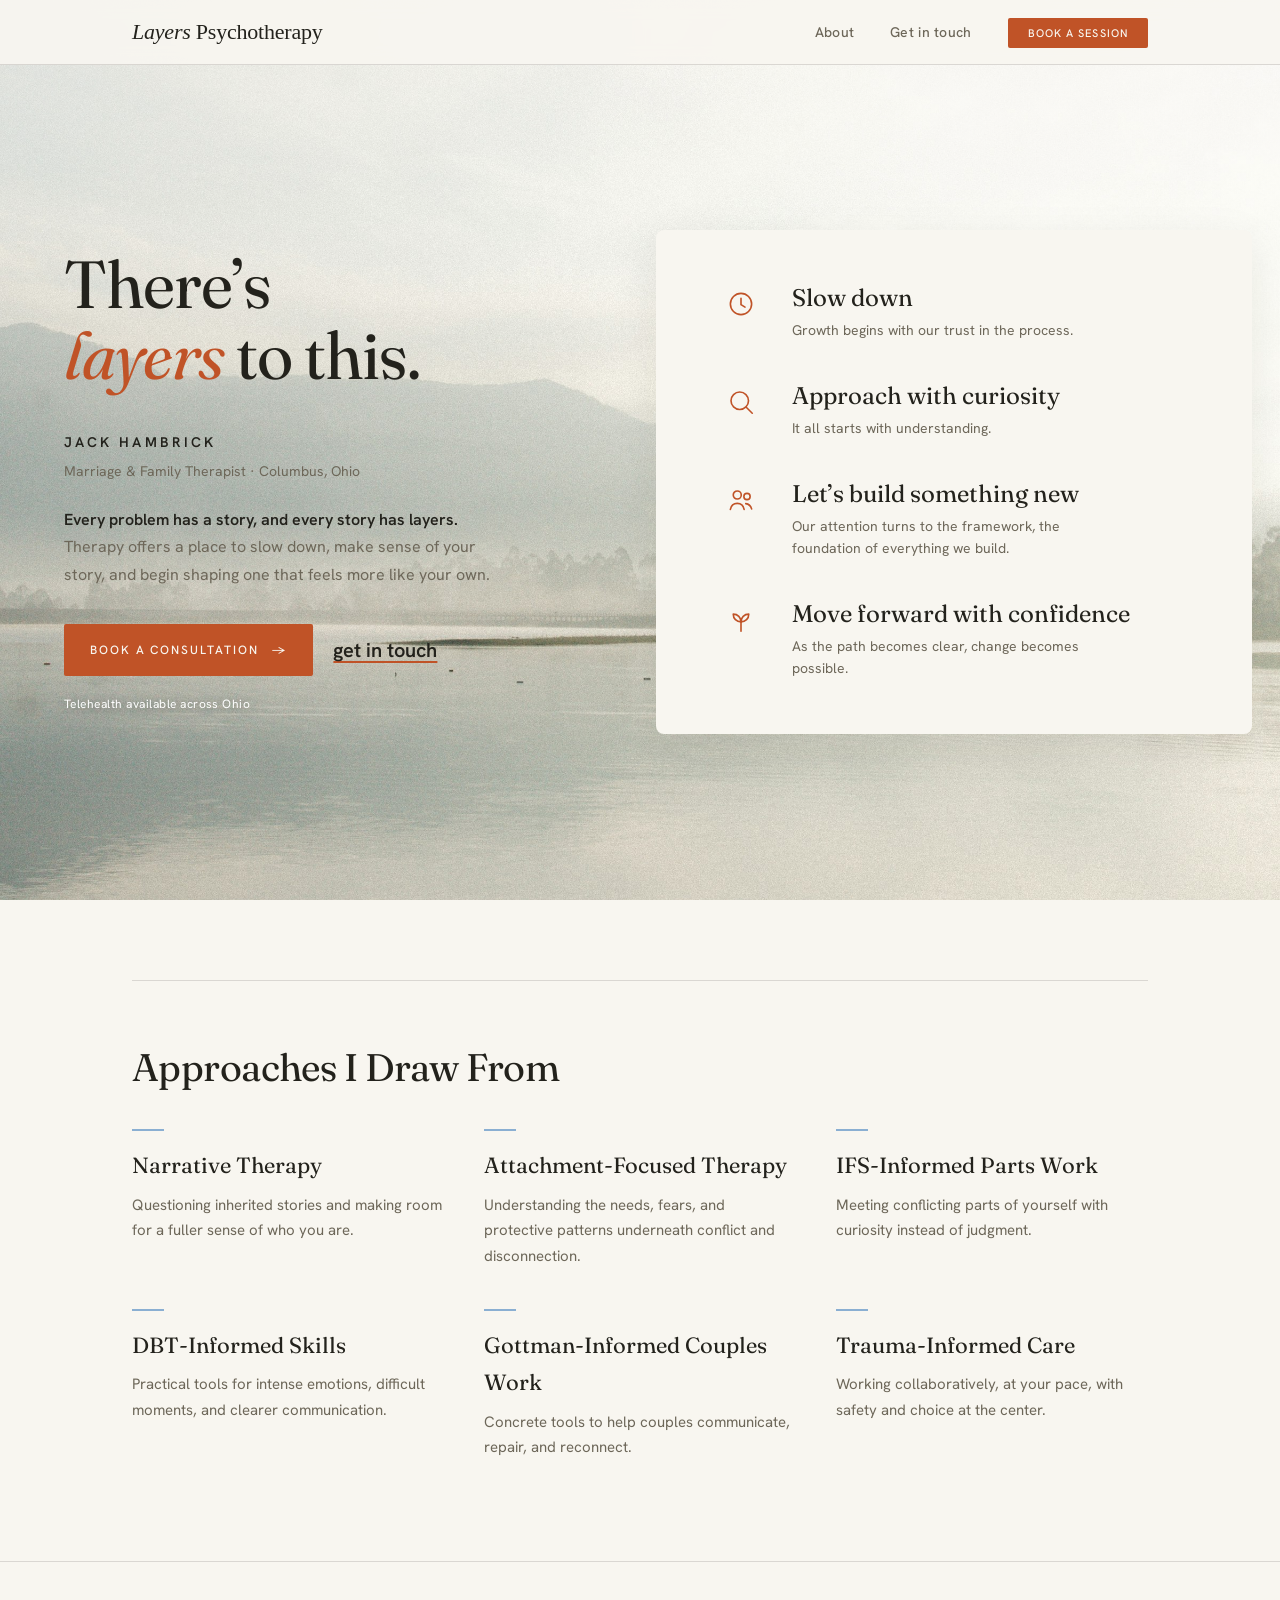
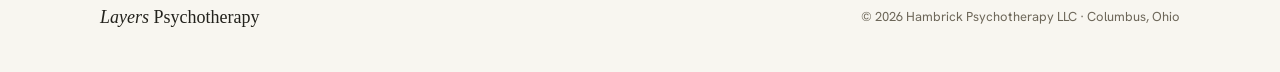
==== commit 14b3de68: "get in touch to 20px with softer orange hover; all split hovers move from 50% to 25%, CSS to v22 Co-" ====
--- a/index.html
+++ b/index.html
@@ -20,7 +20,7 @@
   <link rel="preconnect" href="https://fonts.googleapis.com" />
   <link rel="preconnect" href="https://fonts.gstatic.com" crossorigin />
   <link href="https://fonts.googleapis.com/css2?family=Fraunces:ital,opsz,wght@0,9..144,400;0,9..144,500;1,9..144,400&family=Hanken+Grotesk:wght@300;400;500;600&display=swap" rel="stylesheet" />
-  <link rel="stylesheet" href="shared.css?v=18" />
+  <link rel="stylesheet" href="shared.css?v=22" />
 </head>
 <body class="editorial">
 
--- a/shared.css
+++ b/shared.css
@@ -78,7 +78,7 @@
 .nav-logo em { font-style: italic; color: var(--slate-900); }
 
 .nav-logo em:hover {
-  background: linear-gradient(to bottom, var(--slate-900) 50%, var(--orange) 50%);
+  background: linear-gradient(to bottom, var(--slate-900) 25%, var(--orange) 25%);
   -webkit-background-clip: text;
   background-clip: text;
   -webkit-text-fill-color: transparent;
@@ -725,7 +725,7 @@
 .footer-logo em { font-style: italic; color: var(--slate-700); }
 
 .footer-logo em:hover {
-  background: linear-gradient(to bottom, var(--slate-700) 50%, var(--orange) 50%);
+  background: linear-gradient(to bottom, var(--slate-700) 25%, var(--orange) 25%);
   -webkit-background-clip: text;
   background-clip: text;
   -webkit-text-fill-color: transparent;
@@ -763,7 +763,7 @@
 .editorial .nav-logo em { color: var(--ink); }
 
 .editorial .nav-logo em:hover {
-  background: linear-gradient(to bottom, var(--ink) 50%, var(--terracotta) 50%);
+  background: linear-gradient(to bottom, var(--ink) 25%, var(--terracotta) 25%);
   -webkit-background-clip: text;
   background-clip: text;
   -webkit-text-fill-color: transparent;
@@ -894,7 +894,7 @@
 .ehero-cta:hover .ehero-cta-arrow { transform: translateX(4px); }
 
 .ehero-quiet-link {
-  font-size: 18px;
+  font-size: 20px;
   font-weight: 600;
   color: var(--ink);
   text-decoration: underline;
@@ -904,7 +904,7 @@
 }
 
 .ehero-quiet-link:hover {
-  background: linear-gradient(to bottom, var(--ink) 50%, var(--terracotta) 50%);
+  background: linear-gradient(to bottom, var(--ink) 25%, rgba(192,83,39,0.6) 25%);
   -webkit-background-clip: text;
   background-clip: text;
   -webkit-text-fill-color: transparent;
@@ -984,6 +984,20 @@
 
 .editorial .page-title em { color: var(--terracotta); }
 
+/* Split-color hover, same as the logo: top half ink, bottom half terracotta.
+   background-size 1lh tiles the gradient per text line, so multi-line
+   headings split within each line instead of line-by-line. */
+.editorial .section-title:hover,
+.editorial .approach-item-title:hover,
+.editorial .principle-title:hover {
+  background: linear-gradient(to bottom, var(--ink) 25%, var(--terracotta) 25%);
+  background-size: 100% 1lh;
+  -webkit-background-clip: text;
+  background-clip: text;
+  -webkit-text-fill-color: transparent;
+  color: transparent;
+}
+
 .editorial .eyebrow { color: var(--terracotta); }
 
 .editorial .page-subtitle,
@@ -1083,7 +1097,7 @@
 .editorial .footer-logo em { color: var(--ink); }
 
 .editorial .footer-logo em:hover {
-  background: linear-gradient(to bottom, var(--ink) 50%, var(--terracotta) 50%);
+  background: linear-gradient(to bottom, var(--ink) 25%, var(--terracotta) 25%);
   -webkit-background-clip: text;
   background-clip: text;
   -webkit-text-fill-color: transparent;
